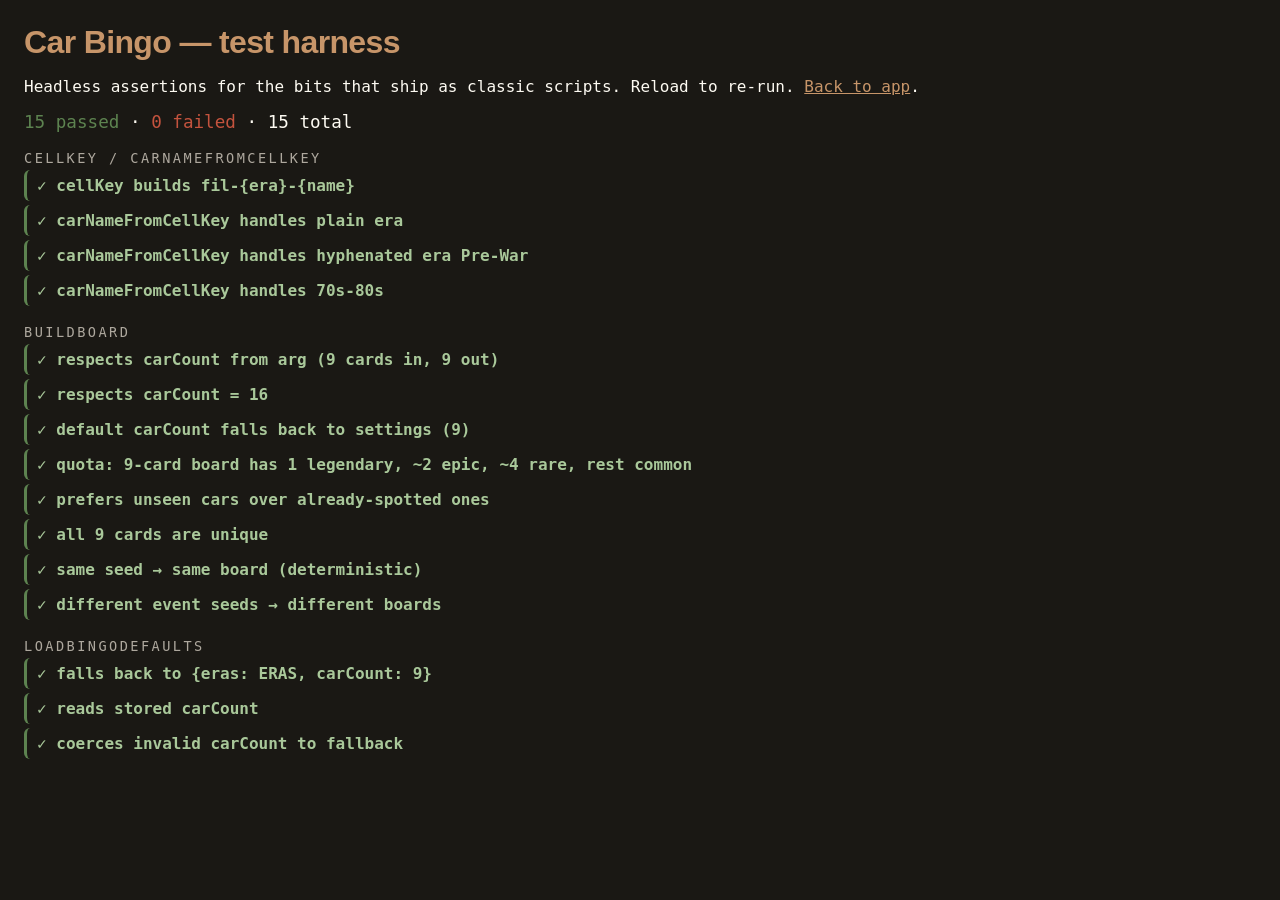
==== tests.html @ 8d658807 "Fix hyphenated-era parsing, settings-driven carCount, strip emojis, no-modal spot flow + tests.html " ====
<!DOCTYPE html>
<html lang="en">
<head>
<meta charset="UTF-8">
<title>Car Bingo — tests</title>
<style>
  body{font-family:ui-monospace,monospace;margin:24px;background:#1a1814;color:#fdfaf2}
  h1{font-family:sans-serif;font-weight:700;letter-spacing:-0.02em;color:#c79569;margin-bottom:8px}
  .summary{font-size:1.1rem;margin-bottom:18px}
  .summary .pass{color:#5d8350}
  .summary .fail{color:#c4533e}
  .case{padding:6px 10px;margin:4px 0;border-radius:6px;border-left:3px solid #2f2b25}
  .case.ok  {border-left-color:#5d8350;color:#a9c89a}
  .case.bad {border-left-color:#c4533e;color:#e8a499}
  .case .lbl{font-weight:600}
  .case .why{font-size:0.85rem;opacity:0.85;margin-top:2px}
  .group{margin-top:18px;color:#aea89e;font-size:0.85rem;letter-spacing:0.18em;text-transform:uppercase}
  a{color:#c79569}
</style>
</head>
<body>
<h1>Car Bingo — test harness</h1>
<p>Headless assertions for the bits that ship as classic scripts. Reload to re-run. <a href="/">Back to app</a>.</p>
<div class="summary" id="summary">Running…</div>
<div id="results"></div>

<!-- Pull in the app's globals so we can call buildBoard, cellKey,
     carNameFromCellKey, loadBingoDefaults, _quotaFor etc. directly. -->
<script src="js/cars.js"></script>
<script>
  // Minimal stubs so app.js loads in test mode — it expects a few
  // globals from auth/supabase/db modules at parse time. None of
  // these test cases hit the network.
  window.SB = { from: () => ({ select: () => ({ data: null, error: null }) }) };
  window.CURRENT_SESSION = null;
  window.CURRENT_PROFILE = null;
  function currentUserId() { return 'test-user'; }
  function currentDisplayName() { return 'Tester'; }
  function escapeHtml(s) { return String(s ?? '').replace(/[&<>"']/g, c => ({'&':'&amp;','<':'&lt;','>':'&gt;','"':'&quot;',"'":'&#39;'}[c])); }
  function escapeAttr(s) { return escapeHtml(s); }
  function escapeJsSq(s) { return String(s ?? '').replace(/\\/g,'\\\\').replace(/'/g,"\\'"); }
  // Stub showSnack / showErr / save / DB etc. so app.js doesn't
  // explode when it tries to touch the DOM-less harness.
  function showSnack() {}
  function showErr()   {}
  function save()      {}
  function loadStore() { return {}; }
  function buildEraTabs(){}
  function renderList(){}
  function renderEventList(){}
  function refreshHomeShortcuts(){}
  function refreshBingoSettingsRow(){}
  function _setIndicator(){}
  window.DB = {
    sightings: { create:()=>Promise.reject('stub'), remove:()=>Promise.reject('stub') },
    boards:    { get:()=>Promise.reject('stub'), upsert:()=>Promise.reject('stub') },
    upcoming:  { list:()=>Promise.reject('stub') },
    events:    { create:()=>Promise.reject('stub') },
    myCars:    { list:()=>Promise.reject('stub'), create:()=>Promise.reject('stub') },
    storage:   { publicUrl:()=>'' },
  };
  window.Queue = { drain:()=>Promise.resolve() };
</script>
<script src="js/app.js"></script>
<script>
  // ───────── tiny test runner ────────────────────────────────
  const results = [];
  function group(name) { results.push({ kind:'group', name }); }
  function test(name, fn) {
    try { fn(); results.push({ kind:'case', name, ok:true }); }
    catch (e) { results.push({ kind:'case', name, ok:false, why: e && e.message ? e.message : String(e) }); }
  }
  function eq(a, b, label) {
    const aj = JSON.stringify(a), bj = JSON.stringify(b);
    if (aj !== bj) throw new Error(`${label || 'eq'}: expected ${bj}, got ${aj}`);
  }
  function truthy(v, label) { if (!v) throw new Error(`${label || 'truthy'}: got ${JSON.stringify(v)}`); }

  // ───────── cellKey / carNameFromCellKey ────────────────────
  group('cellKey / carNameFromCellKey');
  test('cellKey builds fil-{era}-{name}', () => {
    eq(cellKey('1960s', 'MGB Roadster'), 'fil-1960s-MGB Roadster');
  });
  test('carNameFromCellKey handles plain era', () => {
    eq(carNameFromCellKey('fil-1960s-MGB Roadster'), 'MGB Roadster');
  });
  test('carNameFromCellKey handles hyphenated era Pre-War', () => {
    eq(carNameFromCellKey('fil-Pre-War-Bentley 4½ Litre'), 'Bentley 4½ Litre');
  });
  test('carNameFromCellKey handles 70s-80s', () => {
    eq(carNameFromCellKey('fil-70s–80s-Lamborghini Diablo'), 'Lamborghini Diablo');
  });

  // ───────── buildBoard ──────────────────────────────────────
  group('buildBoard');
  test('respects carCount from arg (9 cards in, 9 out)', () => {
    // Empty S.spotted so seen-set is empty; build a fresh 9-card board.
    S.spotted = {};
    const board = buildBoard('test-1', 'test-user', 0, ERAS, 9);
    eq(board.length, 9, 'board length');
  });
  test('respects carCount = 16', () => {
    S.spotted = {};
    const board = buildBoard('test-2', 'test-user', 0, ERAS, 16);
    eq(board.length, 16, 'board length');
  });
  test('default carCount falls back to settings (9)', () => {
    S.spotted = {};
    localStorage.removeItem('cb-bingo-defaults-v1');
    const board = buildBoard('test-3', 'test-user', 0, ERAS, undefined);
    eq(board.length, 9, 'default board length');
  });
  test('quota: 9-card board has 1 legendary, ~2 epic, ~4 rare, rest common', () => {
    const q = _quotaFor(9);
    eq(q.legendary, 1);
    truthy(q.epic >= 1);
    truthy(q.rare >= 1);
    truthy(q.legendary + q.epic + q.rare + q.common === 9, 'quotas sum to 9');
  });
  test('prefers unseen cars over already-spotted ones', () => {
    // Mark every Pre-War car (rarer pool) as spotted in a fake event.
    // The new board should still pick unseen cars from other eras
    // before falling back to those.
    const allPreWar = CAR_DB.filter(c => c.era === 'Pre-War');
    S.spotted = { 'old-event': {} };
    for (const c of allPreWar) {
      S.spotted['old-event'][cellKey(c.era, c.name)] = {
        event: 'old-event', loc: '', ts: new Date().toISOString(), sightings: [{ id:'x' }],
      };
    }
    const board = buildBoard('test-4', 'test-user', 0, ERAS, 9);
    const seenNames = new Set(allPreWar.map(c => c.name));
    const overlap = board.filter(c => seenNames.has(c.name));
    truthy(overlap.length === 0, `expected 0 Pre-War (seen) cars on new board, got ${overlap.length}`);
  });
  test('all 9 cards are unique', () => {
    S.spotted = {};
    const board = buildBoard('test-5', 'test-user', 0, ERAS, 9);
    const names = new Set(board.map(c => c.name));
    eq(names.size, board.length, 'card names unique');
  });
  test('same seed → same board (deterministic)', () => {
    S.spotted = {};
    const a = buildBoard('same', 'same-user', 0, ERAS, 9).map(c => c.name);
    const b = buildBoard('same', 'same-user', 0, ERAS, 9).map(c => c.name);
    eq(a, b, 'deterministic by seed');
  });
  test('different event seeds → different boards', () => {
    S.spotted = {};
    const a = buildBoard('event-a', 'same-user', 0, ERAS, 9).map(c => c.name).sort();
    const b = buildBoard('event-b', 'same-user', 0, ERAS, 9).map(c => c.name).sort();
    truthy(JSON.stringify(a) !== JSON.stringify(b), 'different seeds should produce different boards');
  });

  // ───────── loadBingoDefaults ───────────────────────────────
  group('loadBingoDefaults');
  test('falls back to {eras: ERAS, carCount: 9}', () => {
    localStorage.removeItem('cb-bingo-defaults-v1');
    const d = loadBingoDefaults();
    eq(d.carCount, 9, 'fallback carCount');
    truthy(Array.isArray(d.eras) && d.eras.length, 'fallback eras');
  });
  test('reads stored carCount', () => {
    localStorage.setItem('cb-bingo-defaults-v1', JSON.stringify({ eras: ERAS, carCount: 12 }));
    eq(loadBingoDefaults().carCount, 12);
  });
  test('coerces invalid carCount to fallback', () => {
    localStorage.setItem('cb-bingo-defaults-v1', JSON.stringify({ eras: ERAS, carCount: 'eleventy' }));
    eq(loadBingoDefaults().carCount, 9);
  });

  // ───────── render results ──────────────────────────────────
  const sum  = document.getElementById('summary');
  const rEl  = document.getElementById('results');
  const cases = results.filter(r => r.kind === 'case');
  const passed = cases.filter(r => r.ok).length;
  const failed = cases.length - passed;
  sum.innerHTML = `<span class="pass">${passed} passed</span> · `
                + `<span class="fail">${failed} failed</span> · `
                + `${cases.length} total`;
  rEl.innerHTML = results.map(r => {
    if (r.kind === 'group') return `<div class="group">${escapeHtml(r.name)}</div>`;
    return `<div class="case ${r.ok ? 'ok' : 'bad'}">`
         +   `<div class="lbl">${r.ok ? '✓' : '✗'} ${escapeHtml(r.name)}</div>`
         +   (r.why ? `<div class="why">${escapeHtml(r.why)}</div>` : '')
         + `</div>`;
  }).join('');
</script>
</body>
</html>
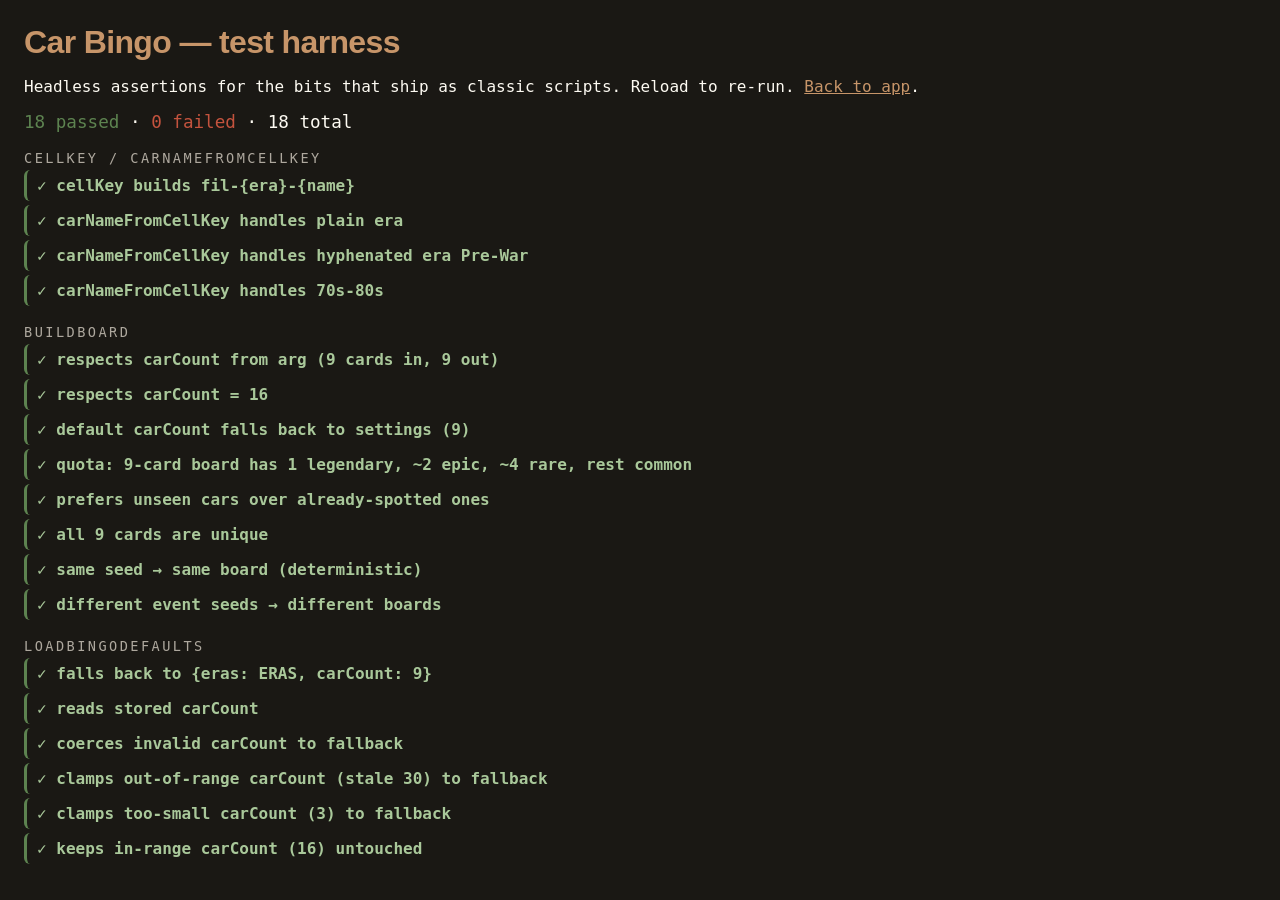
==== commit 6e5d00bf: "Fix new-show car count, image loading, carousel full-screen + local-first car log - Stop background " ====
--- a/tests.html
+++ b/tests.html
@@ -168,6 +168,18 @@
     localStorage.setItem('cb-bingo-defaults-v1', JSON.stringify({ eras: ERAS, carCount: 'eleventy' }));
     eq(loadBingoDefaults().carCount, 9);
   });
+  test('clamps out-of-range carCount (stale 30) to fallback', () => {
+    localStorage.setItem('cb-bingo-defaults-v1', JSON.stringify({ eras: ERAS, carCount: 30 }));
+    eq(loadBingoDefaults().carCount, 9);
+  });
+  test('clamps too-small carCount (3) to fallback', () => {
+    localStorage.setItem('cb-bingo-defaults-v1', JSON.stringify({ eras: ERAS, carCount: 3 }));
+    eq(loadBingoDefaults().carCount, 9);
+  });
+  test('keeps in-range carCount (16) untouched', () => {
+    localStorage.setItem('cb-bingo-defaults-v1', JSON.stringify({ eras: ERAS, carCount: 16 }));
+    eq(loadBingoDefaults().carCount, 16);
+  });
 
   // ───────── render results ──────────────────────────────────
   const sum  = document.getElementById('summary');
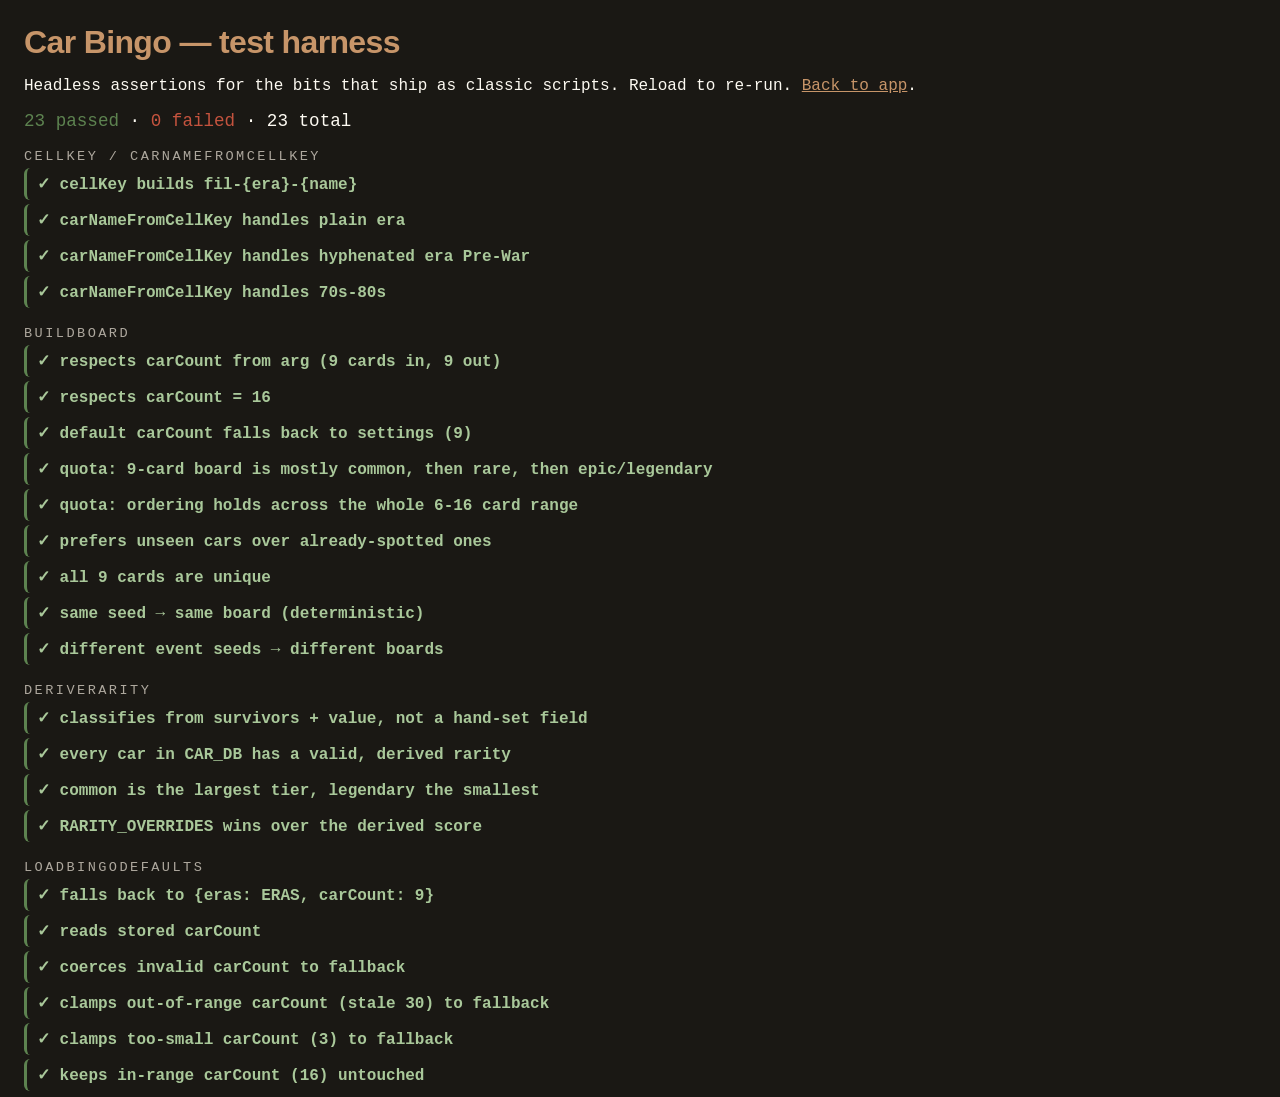
==== commit 6ac30d71: "Rebalance board mix + derive car rarity from survivor/value data Boards were near-impossible: the de" ====
--- a/tests.html
+++ b/tests.html
@@ -110,12 +110,24 @@
     const board = buildBoard('test-3', 'test-user', 0, ERAS, undefined);
     eq(board.length, 9, 'default board length');
   });
-  test('quota: 9-card board has 1 legendary, ~2 epic, ~4 rare, rest common', () => {
+  test('quota: 9-card board is mostly common, then rare, then epic/legendary', () => {
     const q = _quotaFor(9);
     eq(q.legendary, 1);
-    truthy(q.epic >= 1);
-    truthy(q.rare >= 1);
+    eq(q.epic, 1);
+    eq(q.rare, 3);
+    eq(q.common, 4);
     truthy(q.legendary + q.epic + q.rare + q.common === 9, 'quotas sum to 9');
+    // Ordering must hold: common is the biggest bucket, legendary the smallest.
+    truthy(q.common >= q.rare && q.rare >= q.epic && q.epic >= q.legendary,
+      'common >= rare >= epic >= legendary');
+  });
+  test('quota: ordering holds across the whole 6-16 card range', () => {
+    for (let n = 6; n <= 16; n++) {
+      const q = _quotaFor(n);
+      eq(q.legendary + q.epic + q.rare + q.common, n, `sum for n=${n}`);
+      truthy(q.common >= q.rare && q.rare >= q.epic && q.epic >= q.legendary,
+        `common>=rare>=epic>=legendary for n=${n} (got ${JSON.stringify(q)})`);
+    }
   });
   test('prefers unseen cars over already-spotted ones', () => {
     // Mark every Pre-War car (rarer pool) as spotted in a fake event.
@@ -150,6 +162,44 @@
     const a = buildBoard('event-a', 'same-user', 0, ERAS, 9).map(c => c.name).sort();
     const b = buildBoard('event-b', 'same-user', 0, ERAS, 9).map(c => c.name).sort();
     truthy(JSON.stringify(a) !== JSON.stringify(b), 'different seeds should produce different boards');
+  });
+
+  // ───────── deriveRarity (data-driven) ──────────────────────
+  group('deriveRarity');
+  test('classifies from survivors + value, not a hand-set field', () => {
+    const byName = n => CAR_DB.find(c => c.name === n);
+    // Trophy: very scarce AND very valuable.
+    eq(deriveRarity(byName('Ferrari 250 GTO')), 'legendary', '250 GTO');
+    eq(deriveRarity(byName('McLaren F1')),      'legendary', 'McLaren F1');
+    // The bug the user reported: ~900 left is NOT common.
+    eq(deriveRarity(byName('Rolls-Royce Phantom II')), 'epic', 'Phantom II');
+    // Abundant + affordable → common (the ones you actually see).
+    eq(deriveRarity(byName('Porsche 911 Carrera 3.2')), 'common', '911 3.2');
+    eq(deriveRarity(byName('Ferrari Testarossa')),      'common', 'Testarossa');
+    // Scarce but not especially valuable → epic, not legendary.
+    eq(deriveRarity(byName('Maserati Quattroporte II')), 'epic', 'Quattroporte II');
+  });
+  test('every car in CAR_DB has a valid, derived rarity', () => {
+    const valid = new Set(['common','rare','epic','legendary']);
+    const bad = CAR_DB.filter(c => !valid.has(c.rarity));
+    truthy(bad.length === 0, `all rarities valid (offenders: ${bad.slice(0,3).map(c=>c.name+'='+c.rarity).join(', ')})`);
+    // The load-time normalisation must have run: static field == derived.
+    const drift = CAR_DB.filter(c => c.rarity !== deriveRarity(c));
+    truthy(drift.length === 0, `no static/derived drift (offenders: ${drift.slice(0,3).map(c=>c.name).join(', ')})`);
+  });
+  test('common is the largest tier, legendary the smallest', () => {
+    const t = { common:0, rare:0, epic:0, legendary:0 };
+    CAR_DB.forEach(c => t[c.rarity]++);
+    truthy(t.common > t.rare, `common(${t.common}) > rare(${t.rare})`);
+    truthy(t.rare > t.epic, `rare(${t.rare}) > epic(${t.epic})`);
+    truthy(t.epic > t.legendary, `epic(${t.epic}) > legendary(${t.legendary})`);
+  });
+  test('RARITY_OVERRIDES wins over the derived score', () => {
+    // Non-destructive check: a temporary override forces a known car.
+    const name = 'Porsche 911 Carrera 3.2';
+    RARITY_OVERRIDES[name] = 'legendary';
+    try { eq(deriveRarity(CAR_DB.find(c=>c.name===name)), 'legendary', 'override applied'); }
+    finally { delete RARITY_OVERRIDES[name]; }
   });
 
   // ───────── loadBingoDefaults ───────────────────────────────
